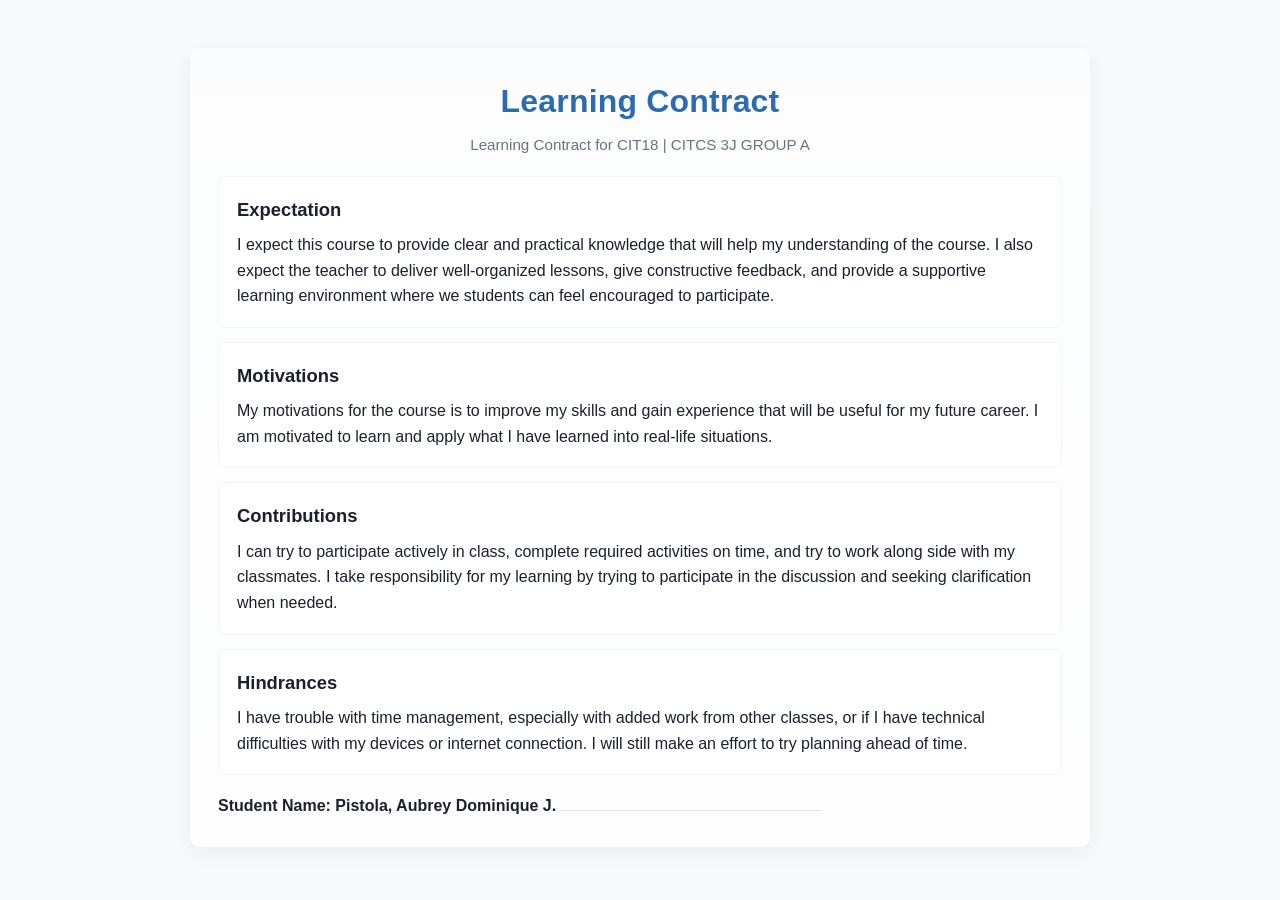
==== index.html @ 51ff7724 "Update and rename learning-contract.html to index.html" ====
<!DOCTYPE html>
<html lang="en">
<head>
    <meta charset="UTF-8">
    <meta name="viewport" content="width=device-width, initial-scale=1.0">
    <title>Learning Contract</title>
    <style>
        :root{
      --bg:#f7f9fb;
      --card:#ffffff;
      --accent:#2b6cb0;
      --text:#1a202c;
      --muted:#6b7280;
      --radius:10px;
      --max-w:900px;
        }
        *{box-sizing:border-box}
        body {
            font-family: Arial, sans-serif;
            margin: 20px;
            background-color: var(--bg);
            color: var(--text);
            -webkit-font-smoothing: antialiased;
            -moz-osx-font-smoothing: grayscale;
            line-height: 1.6;
            padding: 28px 16px;
        }
        .container{
      max-width:var(--max-w);
      margin:0 auto;
      background:linear-gradient(180deg, rgba(255,255,255,0.6), rgba(255,255,255,0.9));
      padding:28px;
      border-radius:var(--radius);
      box-shadow:0 6px 20px rgba(31,41,55,0.06);
    }
      header{
        text-align:center;
        margin-bottom:18px;
      }
      h1{
         margin:0 0 6px 0;
      font-size:clamp(1.4rem, 2.6vw, 2rem);
      color:var(--accent);
      letter-spacing:0.2px;
      }
       .meta{
      color:var(--muted);
      font-size:0.95rem;
      }
      section{
        background:var(--card);
        padding:18px;
        margin:14px 0;
        border-radius:8px;
        border:1px solid rgba(15,23,42,0.04);
      }
      section h2{
        margin:0 0 8px 0;
        font-size:1.15rem;
        color:var(--text);
      }
      section p{
        margin:0;
        color:var(--text);
        font-size:1rem;
      }
      footer{
        margin-top:18px;
        text-align:left;
        display:flex;
        justify-content:space-between;
        align-items: center;
        gap:12px;
        flex-wrap: wrap;
      }
      .signer{
        font-weight:600;
        color:var(--text);
      }
      .signature-line{
        display:inline-block;
        width:260px;
        border-bottom:1px solid rgba(15,23,42,0.12);
        padding-bottom:6px;
        margin-top:6px;
      }
      @media (max-width:560px){
        .container{padding:18px}
        section{padding:14px}
        .signature-line{width:100%}
        footer{flex-direction: column;align-items: flex-start;}
      }
    </style>
</head>
<body>
    <div class="container">
      <header>
        <h1>Learning Contract</h1>
        <div class="meta">Learning Contract for CIT18 | CITCS 3J GROUP A</div>
      </header>
      <main>
        <section>
            <h2>Expectation</h2>
             <p>I expect this course to provide clear and practical knowledge that will help my understanding of the course. I also expect the teacher to deliver well-organized lessons, give constructive feedback, and provide a supportive learning environment where we students can feel encouraged to participate.</p>
        </section>
        <section>
            <h2>Motivations</h2>
            <p>My motivations for the course is to improve my skills and gain experience that will be useful for my future career. I am motivated to learn and apply what I have learned into real-life situations.</p>
        </section>
        <section>
            <h2>Contributions</h2>
            <p>I can try to participate actively in class, complete required activities on time, and try to work along side with my classmates. I take responsibility for my learning by trying to participate in the discussion and seeking clarification when needed.</p>
        </section>
        <section>
            <h2>Hindrances</h2>
            <p>I have trouble with time management, especially with added work from other classes, or if I have technical difficulties with my devices or internet connection. I will still make an effort to try planning ahead of time.</p>
        </section>
        </main>
        <footer>
          <div>
            <div class="signer">Student Name: Pistola, Aubrey Dominique J. <span class="signature-line"></span></div>
          </div> 
</body>
</html>
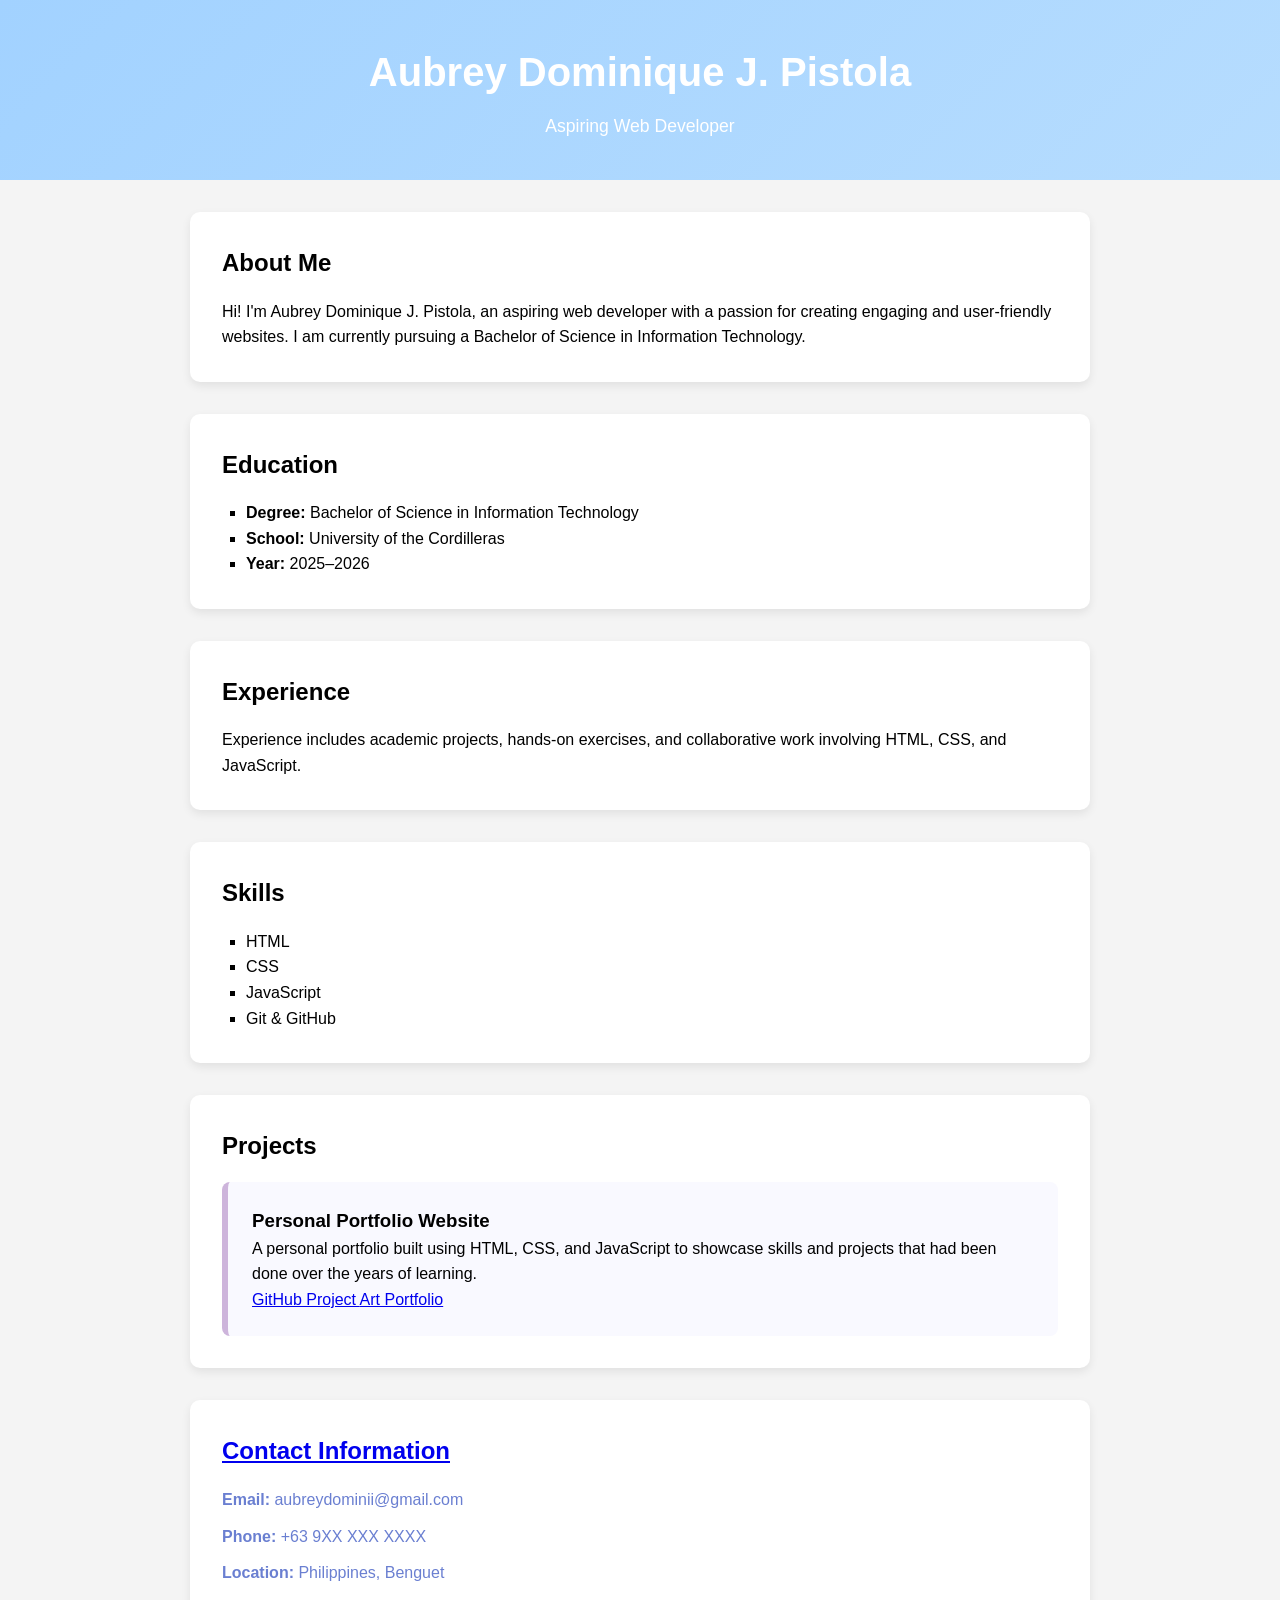
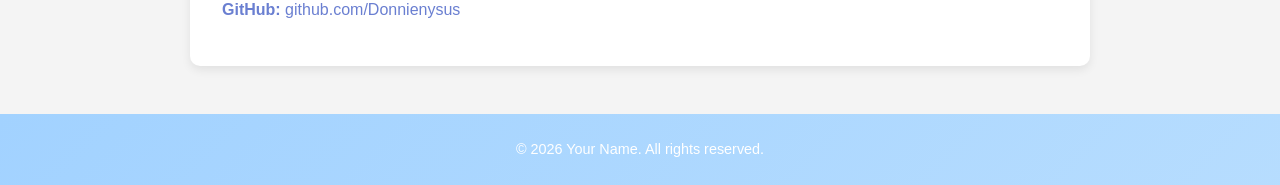
==== commit c844dcbe: "Add files via upload" ====
--- a/index.html
+++ b/index.html
@@ -3,122 +3,88 @@
 <head>
     <meta charset="UTF-8">
     <meta name="viewport" content="width=device-width, initial-scale=1.0">
-    <title>Learning Contract</title>
-    <style>
-        :root{
-      --bg:#f7f9fb;
-      --card:#ffffff;
-      --accent:#2b6cb0;
-      --text:#1a202c;
-      --muted:#6b7280;
-      --radius:10px;
-      --max-w:900px;
-        }
-        *{box-sizing:border-box}
-        body {
-            font-family: Arial, sans-serif;
-            margin: 20px;
-            background-color: var(--bg);
-            color: var(--text);
-            -webkit-font-smoothing: antialiased;
-            -moz-osx-font-smoothing: grayscale;
-            line-height: 1.6;
-            padding: 28px 16px;
-        }
-        .container{
-      max-width:var(--max-w);
-      margin:0 auto;
-      background:linear-gradient(180deg, rgba(255,255,255,0.6), rgba(255,255,255,0.9));
-      padding:28px;
-      border-radius:var(--radius);
-      box-shadow:0 6px 20px rgba(31,41,55,0.06);
-    }
-      header{
-        text-align:center;
-        margin-bottom:18px;
-      }
-      h1{
-         margin:0 0 6px 0;
-      font-size:clamp(1.4rem, 2.6vw, 2rem);
-      color:var(--accent);
-      letter-spacing:0.2px;
-      }
-       .meta{
-      color:var(--muted);
-      font-size:0.95rem;
-      }
-      section{
-        background:var(--card);
-        padding:18px;
-        margin:14px 0;
-        border-radius:8px;
-        border:1px solid rgba(15,23,42,0.04);
-      }
-      section h2{
-        margin:0 0 8px 0;
-        font-size:1.15rem;
-        color:var(--text);
-      }
-      section p{
-        margin:0;
-        color:var(--text);
-        font-size:1rem;
-      }
-      footer{
-        margin-top:18px;
-        text-align:left;
-        display:flex;
-        justify-content:space-between;
-        align-items: center;
-        gap:12px;
-        flex-wrap: wrap;
-      }
-      .signer{
-        font-weight:600;
-        color:var(--text);
-      }
-      .signature-line{
-        display:inline-block;
-        width:260px;
-        border-bottom:1px solid rgba(15,23,42,0.12);
-        padding-bottom:6px;
-        margin-top:6px;
-      }
-      @media (max-width:560px){
-        .container{padding:18px}
-        section{padding:14px}
-        .signature-line{width:100%}
-        footer{flex-direction: column;align-items: flex-start;}
-      }
-    </style>
+    <title>My Personal Portfolio</title>
+    <link rel="stylesheet" href="style.css">
 </head>
 <body>
-    <div class="container">
-      <header>
-        <h1>Learning Contract</h1>
-        <div class="meta">Learning Contract for CIT18 | CITCS 3J GROUP A</div>
-      </header>
-      <main>
-        <section>
-            <h2>Expectation</h2>
-             <p>I expect this course to provide clear and practical knowledge that will help my understanding of the course. I also expect the teacher to deliver well-organized lessons, give constructive feedback, and provide a supportive learning environment where we students can feel encouraged to participate.</p>
-        </section>
-        <section>
-            <h2>Motivations</h2>
-            <p>My motivations for the course is to improve my skills and gain experience that will be useful for my future career. I am motivated to learn and apply what I have learned into real-life situations.</p>
-        </section>
-        <section>
-            <h2>Contributions</h2>
-            <p>I can try to participate actively in class, complete required activities on time, and try to work along side with my classmates. I take responsibility for my learning by trying to participate in the discussion and seeking clarification when needed.</p>
-        </section>
-        <section>
-            <h2>Hindrances</h2>
-            <p>I have trouble with time management, especially with added work from other classes, or if I have technical difficulties with my devices or internet connection. I will still make an effort to try planning ahead of time.</p>
-        </section>
-        </main>
-        <footer>
-          <div>
-            <div class="signer">Student Name: Pistola, Aubrey Dominique J. <span class="signature-line"></span></div>
-          </div> 
+
+    <header>
+        <h1>Aubrey Dominique J. Pistola</h1>
+        <p>Aspiring Web Developer</p>
+    </header>
+
+    <section id="about">
+        <h2>About Me</h2>
+        <p>
+            Hi! I'm Aubrey Dominique J. Pistola, an aspiring web developer with a passion for creating
+            engaging and user-friendly websites. I am currently pursuing a Bachelor of Science in Information Technology.
+        </p>
+    </section>
+
+    <section id="education">
+        <h2>Education</h2>
+        <ul>
+            <li><strong>Degree:</strong> Bachelor of Science in Information Technology</li>
+            <li><strong>School:</strong> University of the Cordilleras</li>
+            <li><strong>Year:</strong> 2025–2026</li>
+        </ul>
+    </section>
+
+    <section id="experience">
+        <h2>Experience</h2>
+        <p>
+            Experience includes academic projects, hands-on exercises, and collaborative work
+            involving HTML, CSS, and JavaScript.
+        </p>
+    </section>
+
+    <section id="skills">
+        <h2>Skills</h2>
+        <ul>
+            <li>HTML</li>
+            <li>CSS</li>
+            <li>JavaScript</li>
+            <li>Git & GitHub</li>
+        </ul>
+    </section>
+
+    <section id="projects">
+        <h2>Projects</h2>
+        <div class="project-card">
+            <h3>Personal Portfolio Website</h3>
+            <p>
+                A personal portfolio built using HTML, CSS, and JavaScript to
+                showcase skills and projects that had been done over the years of learning.
+            </p>
+            <a href="https://donnienysus.github.io/CIT18/" target="_blank">
+                <i class="fab fa-github"></i> GitHub Project
+            </a>
+            <a href="https://donnienysus.github.io/Art-portfolio-test/" target="_blank">
+                <i class="fas fa-external-link-alt"></i> Art Portfolio
+        </div>
+    </section>
+
+    <section id="contact">
+        <h2>Contact Information</h2>
+
+        <div class="contact-info">
+            <p><strong>Email:</strong> aubreydominii@gmail.com</p>
+            <p><strong>Phone:</strong> +63 9XX XXX XXXX</p>
+            <p><strong>Location:</strong> Philippines, Benguet</p>
+
+            <p>
+                <strong>GitHub:</strong>
+                <a href="https://github.com/Donnienysus" target="_blank">
+                    github.com/Donnienysus
+                </a>
+            </p>
+        </div>
+    </section>
+
+    <footer>
+        <p>© 2026 Your Name. All rights reserved.</p>
+    </footer>
+
+    <script src="script.js"></script>
 </body>
 </html>
--- a/style.css
+++ b/style.css
@@ -0,0 +1,195 @@
+/* RESET & GLOBAL STYLES */
+* {
+    margin: 0;
+    padding: 0;
+    box-sizing: border-box;
+    font-family: "Segoe UI", Arial, sans-serif;
+}
+
+body {
+    background-color: #f4f4f4;
+    color: #000000;
+    line-height: 1.6;
+}
+
+/* PASTEL ANIMATED HEADER & FOOTER */
+header,
+footer {
+    background: linear-gradient(
+        -45deg,
+        #cdb4db,
+        #ffc8dd,
+        #bde0fe,
+        #a2d2ff
+    );
+    background-size: 400% 400%;
+    animation: pastelGradient 25s ease infinite;
+    color: #ffffff;
+}
+
+/* Animation */
+@keyframes pastelGradient {
+    0% {
+        background-position: 0% 50%;
+    }
+    50% {
+        background-position: 100% 50%;
+    }
+    100% {
+        background-position: 0% 50%;
+    }
+}
+
+/* Header Content */
+header {
+    padding: 2.5rem 1rem;
+    text-align: center;
+}
+
+header h1 {
+    font-size: 2.5rem;
+    margin-bottom: 0.5rem;
+}
+
+header p {
+    font-size: 1.1rem;
+}
+
+/* NAVIGATION */
+nav {
+    display: flex;
+    justify-content: center;
+    gap: 1rem;
+    padding: 1rem;
+    background-color: #eef1f8;
+}
+
+nav button {
+    padding: 0.6rem 1.2rem;
+    border: none;
+    border-radius: 20px;
+    cursor: pointer;
+    font-weight: 600;
+    background-color: #bde0fe;
+    color: #000;
+    transition: background-color 0.3s ease, transform 0.2s ease;
+}
+
+nav button:hover {
+    background-color: #a2d2ff;
+    transform: translateY(-2px);
+}
+
+/* MAIN CONTENT */
+main,
+section {
+    max-width: 900px;
+    margin: 2rem auto;
+    padding: 2rem;
+    background-color: #ffffff;
+    border-radius: 10px;
+    box-shadow: 0 4px 10px rgba(0, 0, 0, 0.08);
+}
+
+h2 {
+    margin-bottom: 1rem;
+}
+
+ul {
+    list-style-type: square;
+    margin-left: 1.5rem;
+}
+
+/* PROJECT CARD */
+.project-card {
+    background-color: #f9f9ff;
+    padding: 1.5rem;
+    margin-top: 1rem;
+    border-radius: 8px;
+    border-left: 6px solid #cdb4db;
+}
+
+/* CONTACT INFO */
+.contact-info p {
+    margin-bottom: 0.7rem;
+}
+
+.contact-info a {
+    color: #6a7fd1;
+    text-decoration: none;
+}
+
+.contact-info a:hover {
+    text-decoration: underline;
+}
+
+/* FOOTER */
+footer {
+    text-align: center;
+    padding: 1.5rem;
+    margin-top: 3rem;
+}
+
+footer p {
+    font-size: 0.9rem;
+}
+
+/* PAGE TRANSITIONS */
+.fade-in {
+    animation: fadeIn 0.6s ease-in;
+}
+
+.fade-out {
+    animation: fadeOut 0.4s ease-out;
+}
+
+@keyframes fadeIn {
+    from {
+        opacity: 0;
+        transform: translateY(10px);
+    }
+    to {
+        opacity: 1;
+        transform: translateY(0);
+    }
+}
+
+@keyframes fadeOut {
+    from {
+        opacity: 1;
+    }
+    to {
+        opacity: 0;
+    }
+}
+
+/* RESPONSIVE DESIGN */
+@media (max-width: 768px) {
+    nav {
+        flex-wrap: wrap;
+        gap: 0.5rem;
+    }
+
+    header h1 {
+        font-size: 2rem;
+    }
+
+    main,
+    section {
+        margin: 1rem;
+        padding: 1.5rem;
+    }
+}
+/* SECTION ANIMATION */
+section {
+    opacity: 0;                  /* Initially hidden */
+    transform: translateY(30px); /* Start slightly below */
+    transition: all 0.6s ease;
+}
+
+/* When element is visible */
+section.show {
+    opacity: 1;
+    transform: translateY(0);
+}
+transition: all 0.8s ease-out;
